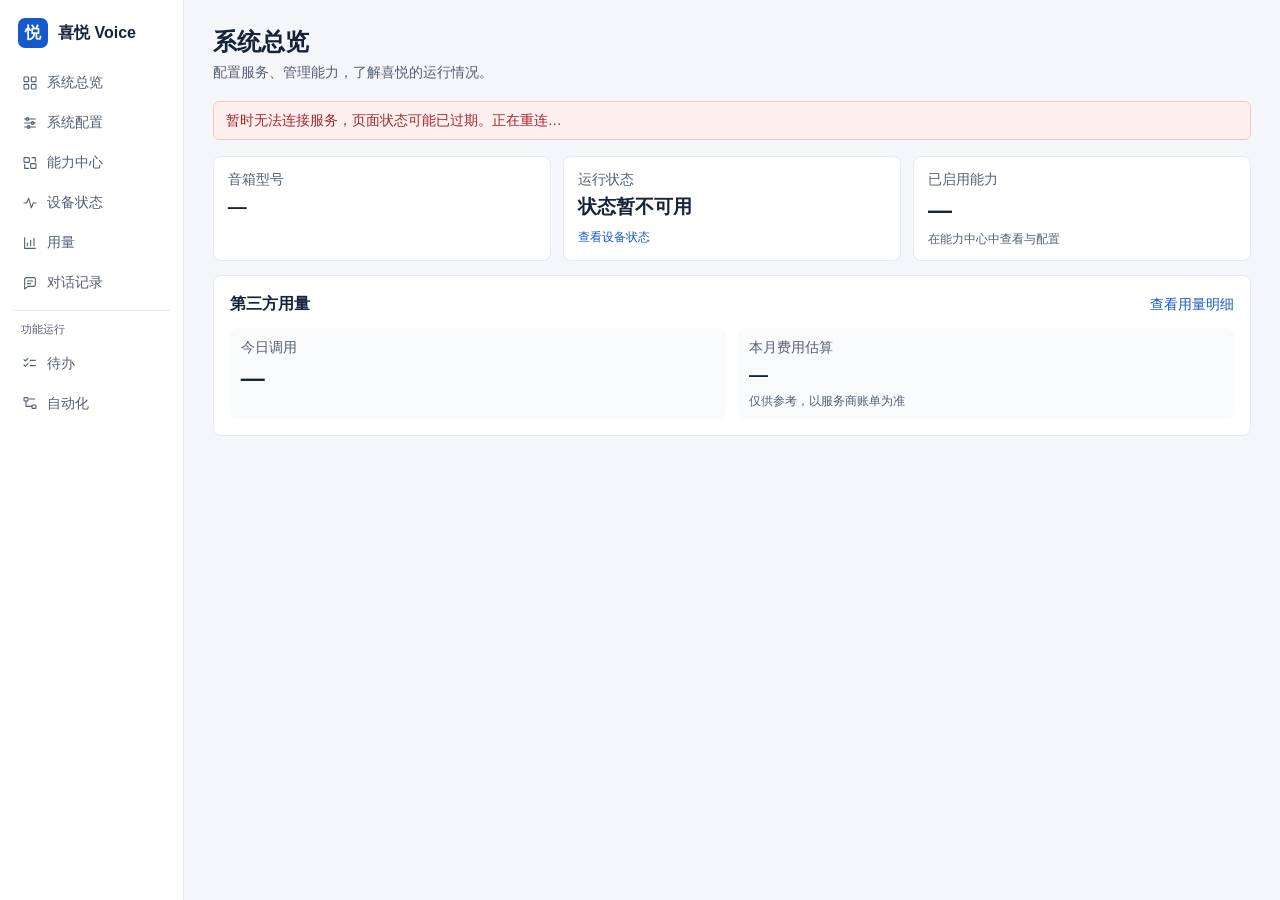
==== index.html @ 168c1350 "feat: import and export editable automation workflows" ====
<!doctype html>
<html lang="zh-CN">
<head><meta charset="utf-8"><meta name="viewport" content="width=device-width,initial-scale=1"><title>喜悦 Voice · 控制台</title><link rel="stylesheet" href="/style.css"><script src="/app.js" defer></script></head>
<body class="console">
<svg xmlns="http://www.w3.org/2000/svg" class="icon-library" aria-hidden="true" width="0" height="0">
  <symbol id="icon-home" viewBox="0 0 24 24"><rect x="3" y="3" width="7" height="7" rx="1"/><rect x="14" y="3" width="7" height="7" rx="1"/><rect x="3" y="14" width="7" height="7" rx="1"/><rect x="14" y="14" width="7" height="7" rx="1"/></symbol>
  <symbol id="icon-system" viewBox="0 0 24 24"><path d="M4 6h16M4 12h16M4 18h16"/><circle cx="8" cy="6" r="2"/><circle cx="16" cy="12" r="2"/><circle cx="10" cy="18" r="2"/></symbol>
  <symbol id="icon-abilities" viewBox="0 0 24 24"><rect x="3" y="4" width="8" height="7" rx="1"/><rect x="13" y="13" width="8" height="7" rx="1"/><path d="M15 4h5v6M4 14v6h6"/></symbol>
  <symbol id="icon-device-status" viewBox="0 0 24 24"><path d="M3 12h4l3-7 4 14 3-7h4"/></symbol>
  <symbol id="icon-usage" viewBox="0 0 24 24"><path d="M4 4v16h16M8 16v-4m5 4V8m5 8V5"/></symbol>
  <symbol id="icon-dialogues" viewBox="0 0 24 24"><path d="M20 15a2 2 0 0 1-2 2H9l-5 4V6a2 2 0 0 1 2-2h12a2 2 0 0 1 2 2zM8 9h8m-8 4h5"/></symbol>
  <symbol id="icon-tasks" viewBox="0 0 24 24"><path d="m3 7 2 2 4-4m-6 10 2 2 4-4m3-5h8m-8 8h8"/></symbol>
  <symbol id="icon-automation" viewBox="0 0 24 24"><rect x="3" y="4" width="6" height="5" rx="1"/><rect x="15" y="15" width="6" height="5" rx="1"/><path d="M6 9v8h9m-4-11h8"/></symbol>
  <symbol id="icon-timer" viewBox="0 0 24 24"><circle cx="12" cy="13" r="8"/><path d="M12 9v4l3 2M9 2h6m-3 0v3m7 0 2 2"/></symbol>
  <symbol id="icon-alarm" viewBox="0 0 24 24"><circle cx="12" cy="13" r="8"/><path d="M12 9v4l3 2M3 6l4-4m10 0 4 4M6 19l-2 2m14-2 2 2"/></symbol>
  <symbol id="icon-logout" viewBox="0 0 24 24"><path d="M10 20H5V4h5m4 4 4 4-4 4m-5-4h9"/></symbol>
  <symbol id="icon-menu" viewBox="0 0 24 24"><path d="M4 6h16M4 12h16M4 18h16"/></symbol>
  <symbol id="icon-plus" viewBox="0 0 24 24"><path d="M12 5v14M5 12h14"/></symbol>
</svg>
<aside class="sidebar">
  <a class="brand" href="#home"><span class="brandmark" aria-hidden="true">悦</span><span class="brand-name">喜悦 Voice</span></a>
  <button id="mobile-nav-toggle" type="button" class="secondary" aria-controls="console-nav" aria-expanded="false"><svg class="nav-icon" aria-hidden="true"><use href="#icon-menu"></use></svg>菜单</button>
  <nav id="console-nav" aria-label="主导航">
    <button data-page="home" class="selected"><svg class="nav-icon" aria-hidden="true"><use href="#icon-home"></use></svg> 系统总览</button>
    <button data-page="system"><svg class="nav-icon" aria-hidden="true"><use href="#icon-system"></use></svg> 系统配置</button>
    <button data-page="abilities"><svg class="nav-icon" aria-hidden="true"><use href="#icon-abilities"></use></svg> 能力中心</button>
    <button data-page="device-status"><svg class="nav-icon" aria-hidden="true"><use href="#icon-device-status"></use></svg> 设备状态</button>
    <button data-page="usage"><svg class="nav-icon" aria-hidden="true"><use href="#icon-usage"></use></svg> 用量</button>
    <button data-page="dialogues"><svg class="nav-icon" aria-hidden="true"><use href="#icon-dialogues"></use></svg> 对话记录</button>
    <div class="nav-caption">功能运行</div>
    <button data-page="tasks"><svg class="nav-icon" aria-hidden="true"><use href="#icon-tasks"></use></svg> 待办</button>
    <div id="capability-menu"></div>
    <button data-page="automation"><svg class="nav-icon" aria-hidden="true"><use href="#icon-automation"></use></svg> 自动化</button>
    <button id="owner-logout" type="button" hidden><svg class="nav-icon" aria-hidden="true"><use href="#icon-logout"></use></svg>退出登录</button>
  </nav>
</aside>
<main>
  <header class="page-header"><div><h1 id="page-title">系统总览</h1><p id="page-subtitle">配置服务、管理能力，了解喜悦的运行情况。</p></div><div class="page-actions"><button class="primary" id="new-task" hidden><svg class="nav-icon" aria-hidden="true"><use href="#icon-plus"></use></svg>添加待办</button><button class="primary" id="http-open" type="button" hidden><svg class="nav-icon" aria-hidden="true"><use href="#icon-plus"></use></svg>添加工具</button></div></header>
  <div id="connection-error" role="alert" hidden>暂时无法连接服务，页面状态可能已过期。正在重连…</div>
  <section id="home" class="page">
    <section id="first-setup" class="overview-banner" hidden>
      <div><h2>首次配置喜悦</h2><p id="setup-next"></p></div>
      <button id="setup-action" type="button" class="primary">配置大模型</button>
    </section>
    <div class="stats overview-stats"><article><span>音箱型号</span><strong class="text-stat" id="device-name">—</strong><small id="runtime-version"></small></article><article><span>运行状态</span><strong class="text-stat" id="runtime-state">连接中</strong><small id="runtime-uptime">正在读取实时状态</small><a class="stat-link" href="#device-status">查看设备状态</a></article><article><span>已启用能力</span><strong id="stat-abilities">—</strong><small>在能力中心中查看与配置</small></article></div>
    <section class="settings-panel">
      <div class="section-heading"><h2>第三方用量</h2><a href="#usage">查看用量明细</a></div>
      <div class="stats overview-stats">
        <article><span>今日调用</span><strong id="home-usage-calls">—</strong></article>
        <article><span>本月费用估算</span><strong class="text-stat" id="home-usage-cost">—</strong><small id="home-usage-coverage">仅供参考，以服务商账单为准</small></article>
      </div>
    </section>
  </section>
  <section id="abilities" class="page" hidden>
    <div id="ability-list"></div>
  </section>
  <section id="tasks" class="page" hidden><div class="section-heading"><p>记录要做的事，完成后标记。</p></div><div id="task-list"></div>
  </section>
  <section id="timers" class="page" hidden>
    <form id="timer-form" class="settings-panel clock-form">
      <label>名称（可选）<input name="name" maxlength="40"></label>
      <label>小时<input name="hours" type="number" min="0" max="24" value="0" required></label>
      <label>分钟<input name="minutes" type="number" min="0" max="59" value="5" required></label>
      <label>秒<input name="seconds" type="number" min="0" max="59" value="0" required></label>
      <button type="submit" class="primary">开始倒计时</button>
    </form>
    <div id="timer-list"></div>
  </section>
  <section id="alarms" class="page" hidden>
    <form id="alarm-form" class="settings-panel clock-form">
      <label>闹钟名称<input name="name" value="闹钟" maxlength="40" required></label>
      <label>首次响铃时间<input name="local_time" type="datetime-local" required></label>
      <label>重复<select name="repeat"><option value="once">一次</option><option value="daily">每天</option><option value="weekdays">工作日</option></select></label>
      <button type="submit" id="alarm-save" class="primary">添加闹钟</button>
      <button type="button" id="alarm-edit-cancel" class="secondary" hidden>取消编辑</button>
    </form>
    <div id="alarm-list"></div>
  </section>
  <section id="capability" class="page" hidden>
    <div class="actions" id="custom-capability-actions"></div>
    <div id="custom-capability-runs"></div>
  </section>
  <section id="automation" class="page" hidden>
    <div class="automation-tabs" role="group" aria-label="自动化类型">
      <button type="button" data-automation="rules" aria-pressed="true" aria-controls="automation-rules">流程</button>
      <button type="button" data-automation="runs" aria-pressed="false" aria-controls="automation-runs">运行记录</button>
    </div>
    <section id="automation-rules">
      <div class="section-heading"><p><a href="/help.html#automation">查看自动化指南</a></p><div class="actions"><button id="import-ability" type="button" class="secondary">导入流程</button><input id="ability-file" type="file" accept="application/json,.json" hidden><button id="new-schedule" type="button" class="primary">＋ 新建自动化</button></div></div>
      <div id="rule-list"></div><details id="legacy-flows" class="task-log" hidden><summary>待迁移的旧流程</summary><div id="flow-list"></div></details><details id="legacy-schedules" class="task-log" hidden><summary>既有定时计划</summary><div id="schedule-list" class="capability-list"></div></details>
    </section>
    <section id="automation-runs" hidden>
      <div id="rule-runs"></div>
      <div id="flow-runs"></div>
      <details class="task-log"><summary>执行提示</summary><div id="home-events" class="event-list"></div></details>
    <section id="external-tasks" class="settings-panel" hidden>
      <h2>外部助手任务</h2>
      <form id="external-task-form">
        <label>任务说明<textarea id="external-task-message" rows="3" maxlength="16000" required></textarea></label>
        <button class="primary" type="submit">提交任务</button>
        <p id="external-task-error" role="alert"></p>
      </form>
      <div id="external-task-list"></div>
    </section>
    </section>
  </section>
  <section id="system" class="page" hidden>
    <div class="settings-surface">
    <nav class="settings-tabs automation-tabs" aria-label="系统配置分类">
      <a data-settings-tab="device" href="#settings/device">设备</a>
      <a data-settings-tab="voice" href="#settings/voice">语音与语言</a>
      <a data-settings-tab="model" href="#settings/model">模型与助手</a>
      <a data-settings-tab="search" href="#settings/search">网页搜索</a>
      <a data-settings-tab="privacy" href="#settings/privacy">账号与隐私</a>
    </nav>
    <form data-settings-scope="device" id="settings-device-form" hidden>
      <section class="settings-panel"><div class="panel-heading"><h2>基本设置</h2><p>查看音箱型号，设置唤醒词和计划时区。</p></div><div class="field-grid"><div><span>音箱型号</span><p id="setting-device">型号待确认</p></div><label>唤醒词<input id="setting-wake" required maxlength="48"></label><div class="timezone-picker">
        <label for="setting-timezone">计划时区</label>
        <div class="timezone-control">
          <input id="setting-timezone" role="combobox" aria-autocomplete="list" aria-expanded="false" aria-controls="timezone-list" autocomplete="off" autocapitalize="off" spellcheck="false">
          <button id="timezone-toggle" type="button" aria-label="展开时区选项" aria-controls="timezone-list" tabindex="-1">▾</button>
        </div>
        <ul id="timezone-list" role="listbox" aria-label="时区选项" hidden></ul>
        <small>新建的定时计划按此时区运行。</small>
      </div></div></section>
      <div class="settings-toolbar"><span class="settings-save-state muted" role="status"></span><button type="submit" class="primary" disabled>保存设备设置</button></div>
      <p class="form-error" role="alert"></p>
    </form>
    <form data-settings-scope="voice" id="settings-voice-form" hidden>
      <section class="settings-panel">
        <h2>语音识别 ASR</h2>
        <p id="asr-unavailable"></p>
        <div id="device-asr-fields" class="field-grid" hidden>
          <div class="asr-connection">
            <label>语音识别服务<select id="asr-provider"><option value="doubao">豆包实时语音识别</option><option value="sensevoice">自建 SenseVoice（FunASR）</option></select></label>
            <label id="asr-endpoint-field">服务地址<input type="url" id="asr-endpoint" placeholder="https://识别服务地址/v1" maxlength="2000"></label>
          </div>
          <div class="asr-credentials">
            <label><span id="asr-key-title">访问凭证</span><input type="password" id="asr-key" autocomplete="new-password" maxlength="8192" aria-describedby="asr-key-configured"></label>
            <small id="asr-key-configured"></small>
            <label id="asr-clear-label" class="check-label" hidden><input type="checkbox" id="asr-clear">清除已保存的 ASR 凭证</label>
          </div>
        </div>
        <p id="asr-cloud-note" hidden>唤醒后边录边发送给豆包识别，按识别时长计费。</p>
        <div class="service-actions"><a id="asr-guide" href="/help.html#asr">查看语音识别指南</a><button id="asr-verify" type="button" class="secondary">验证</button></div>
        <p id="asr-verify-result" class="muted" role="status"></p>
      </section>
      <section class="settings-panel" id="tts-settings">
        <h2>语音合成 TTS</h2>
        <p id="tts-system-summary"></p>
        <div id="device-tts-fields" class="field-grid" hidden>
          <label>语音合成服务<select id="tts-provider"><option value="system">音箱系统语音（推荐）</option><option value="doubao">豆包语音合成</option><option value="deepseek">DeepSeek 语音合成</option></select></label>
          <label id="tts-voice-field">豆包音色 ID<input id="tts-voice" maxlength="200"><small>使用预置音色可选择多种语言。其他音色先按普通话处理。</small></label>
          <label id="tts-deepseek-field">DeepSeek 音色<select id="tts-deepseek-voice"><option value="stella">海星（女声）</option><option value="tide">暗潮（男声）</option></select></label>
          <label id="tts-key-field"><span id="tts-key-title">语音合成 API Key</span><input type="password" id="tts-key" autocomplete="new-password" maxlength="8192"><small id="tts-key-configured"></small></label>
          <label id="tts-clear-label" class="check-label" hidden><input type="checkbox" id="tts-clear">清除已保存的播报凭证</label>
        </div>
        <p id="tts-cloud-note" hidden></p>
        <div class="speech-preview">
          <label>试听语言<select id="tts-preview-language"></select></label>
          <div class="service-actions"><button id="tts-verify" type="button" class="secondary">试听</button><a href="/help.html#tts">查看语音合成指南</a></div>
        </div>
        <p id="tts-preview-note" class="muted"></p>
        <p id="tts-verify-result" class="muted" role="status"></p>
      </section>
      <section class="settings-panel" id="dialogue-settings">
        <div class="panel-heading"><h2>对话语言</h2><p>可选语言随语音合成服务和音色而变化。你也可以说「这题用英文回答」。</p></div>
        <label>默认回答语言<select id="reply-language" required aria-describedby="reply-language-note"></select></label>
        <p id="reply-language-note" class="muted"></p>
        <a href="/help.html#dialogue-languages">查看语言配置指南</a>
      </section>
      <div class="settings-toolbar"><span class="settings-save-state muted" role="status"></span><button type="submit" class="primary" disabled>保存语音设置</button></div>
      <p class="form-error" role="alert"></p>
    </form>
    <form data-settings-scope="model" id="settings-model-form" hidden>
      <div id="model-settings"></div>
      <details id="advanced-settings" class="settings-panel">
        <summary>高级接入</summary>
        <h2>连接已有助手</h2>
        <p>已经在用 Codex？可以让喜悦把请求交给它，例如请它查看某个项目的构建错误。</p>
        <p>在运行 Codex 的机器上启动喜悦连接器，再填写调用地址和连接器凭证。普通对话只需配置大模型。</p>
        <a href="/help.html#external">查看连接器配置指南</a>
        <label>运行模式<select id="setting-mode">
          <option value="direct">直连大模型</option>
          <option value="external">仅使用外部 Agent</option>
          <option value="hybrid">大模型 + 外部 Agent</option>
        </select></label>
        <p data-verify-mode="hybrid" hidden>普通问题由大模型回答。以「交给外部助手」开头的请求会交给连接器。</p>
        <div id="external-settings"></div>
      </details>
      <div class="settings-toolbar"><span class="settings-save-state muted" role="status"></span><button type="submit" class="primary" disabled>保存模型配置</button></div>
      <p class="form-error" role="alert"></p>
    </form>
    <form id="search-form" class="settings-panel" data-settings-scope="search" hidden>
      <div class="panel-heading"><h2>网页搜索</h2><p>查询近期信息或读取公开网页。使用 DeepSeek 独立搜索接口，适用于音箱的大模型直连模式及混合模式的本地对话。成功且有结果的调用按次计费。</p></div>
      <label class="check-label"><input name="enabled" type="checkbox">启用 DeepSeek 网页搜索</label>
      <label class="check-label"><input name="reuse" type="checkbox">使用已保存的官方 DeepSeek 大模型凭证</label>
      <label id="search-key-label">DeepSeek 搜索 API Key<input name="api_key" type="password" autocomplete="new-password" maxlength="8192"><small id="search-key-status"></small></label>
      <div class="service-actions"><a href="/help.html#network-tools">查看配置指南</a><button id="search-test" type="button" class="secondary">验证</button><button class="primary" type="submit">保存搜索配置</button></div>
      <p id="search-result" role="status"></p>
    </form>
    <div data-settings-scope="privacy" hidden>
    <section id="owner-management" class="settings-panel" hidden>
      <h2>管理员账号</h2>
      <button id="owner-change" type="button" class="secondary">修改密码</button>
    </section>
    <section class="settings-panel" id="privacy-settings">
      <h2>隐私与记录</h2><label class="check-label"><input id="dialogue-enabled" type="checkbox">保存对话文字</label>
      <small>开启后在音箱本机保存识别文字和回复，切换后立即生效。</small>
      <div class="service-actions"><button type="button" id="dialogue-clear" class="secondary">清空记录</button></div>
    </section>
    </div>
    </div>
  </section>
  <section id="device-status" class="page" hidden>
    <section class="settings-panel" id="voice-monitor" hidden>
      <h2>语音助手</h2><p id="voice-state"></p><p id="voice-timing" class="muted"></p>
    </section>
    <section class="settings-panel"><h2>服务状态</h2><div id="service-status"></div></section>
    <section class="system-card"><h2>运行信息</h2><dl><dt>服务运行时间</dt><dd id="status-uptime">—</dd><dt>程序堆内存</dt><dd id="status-memory">—</dd></dl></section>
  </section>
  <section id="usage" class="page" hidden>
    <section class="settings-panel">
      <h2>第三方服务用量</h2>
      <p class="muted">每日汇总最多保留 90 天。计量和费用估算仅供参考，以服务商账单为准。</p>
      <div class="activity-filters">
        <label>时间<select id="usage-days"><option value="7">最近 7 天</option><option value="30" selected>最近 30 天</option><option value="90">最近 90 天</option></select></label>
        <label>类型<select id="usage-type"><option value="">所有类型</option><option value="asr">语音识别</option><option value="llm">大模型</option><option value="tts">语音合成</option><option value="external">外部 Agent</option><option value="ability">付费能力</option><option value="search">网页搜索</option></select></label>
        <label>服务商<select id="usage-provider"><option value="">所有服务商</option></select></label>
      </div>
      <div class="stats overview-stats"><article><span>调用</span><strong id="usage-requests">—</strong><small id="usage-measured"></small></article><article><span>预估费用</span><strong class="text-stat" id="usage-estimated">—</strong><small id="usage-coverage"></small></article><article><span>音频时长 / 合成字符</span><strong class="text-stat" id="usage-voice-units">—</strong><small id="usage-tokens"></small></article></div>
      <details class="usage-trend"><summary>查看用量趋势</summary>
      <div class="activity-charts">
        <section><h3>每日预估费用</h3><label id="usage-currency-label" hidden>币种<select id="usage-currency"></select></label><div id="usage-cost-chart"></div></section>
        <section><h3>每日调用次数</h3><div id="usage-call-chart"></div><div id="usage-chart-legend" class="activity-legend"></div></section>
      </div>
      </details>
      <p id="usage-error" class="form-error" role="alert"></p>
      <details>
        <summary>设置估算单价</summary>
        <p class="muted">按服务商与模型或资源填写。新单价用于之后的调用。</p>
        <form id="usage-rate-form">
          <div class="activity-filters">
            <label>类型<select name="service"><option value="llm">大模型</option><option value="asr">语音识别</option><option value="tts">语音合成</option><option value="external">外部 Agent</option><option value="ability">付费能力</option></select></label>
            <label>服务商 ID<input name="provider" required maxlength="100" placeholder="例如 deepseek"></label>
            <label>模型或资源 ID<input name="model" maxlength="200" placeholder="例如 deepseek-flash"></label>
            <label>币种<input name="currency" required pattern="[A-Za-z]{3}" value="CNY" maxlength="3"></label>
          </div>
          <div class="activity-filters" id="usage-rate-fields"></div>
          <button type="submit" class="secondary">保存单价</button>
        </form>
      </details>
    </section>
    <section class="settings-panel">
      <h2>最近调用</h2>
      <p class="muted">明细保留 7 天，最多 1,000 条或 1 MiB。</p>
      <div id="usage-history" class="usage-history"></div>
      <div class="service-actions"><button type="button" id="usage-prev" class="secondary">上一页</button><span id="usage-page"></span><button type="button" id="usage-next" class="secondary">下一页</button></div>
    </section>
  </section>
  <section id="dialogues" class="page" hidden>
    <div class="section-heading"><p>保留最近 7 天，最多 2 MiB。</p><button class="secondary" type="button" data-go="settings/privacy">记录设置</button></div>
    <form id="dialogue-range" class="service-actions dialogue-filters">
      <label>开始日期<input type="date" id="dialogue-from" required></label>
      <label>结束日期<input type="date" id="dialogue-to" required></label>
      <button type="submit" class="primary">查询</button>
      <p class="form-error" role="alert"></p>
    </form>
    <div id="dialogue-list"></div>
    <div class="service-actions"><button type="button" id="dialogue-prev" class="secondary">上一页</button><span id="dialogue-page"></span><button type="button" id="dialogue-next" class="secondary">下一页</button></div>
  </section>
</main>
<dialog id="room-audio-dialog" class="drawer" aria-labelledby="room-audio-title">
      <div class="dialog-heading"><h2 id="room-audio-title">远程听音</h2><button type="button" data-close aria-label="关闭">×</button></div>
      <p>用安卓手机上的 <strong>IP Webcam</strong> 收音，喜悦音箱实时播放。</p>
      <ol class="muted">
        <li>让手机和音箱连到同一网络。<a href="https://play.google.com/store/apps/details?id=com.pas.webcam" target="_blank" rel="noopener">打开 IP Webcam 下载页</a>。</li>
        <li>打开 IP Webcam，允许使用麦克风，滑到页面底部点「启动服务器 / Start server」。</li>
        <li>复制手机上显示的地址，后面加上 <code>/audio.wav</code>，填到下方并点「验证连接」。</li>
      </ol>
      <p class="muted">其他应用也可用，前提是能提供局域网 HTTP WAV 直播地址。音箱只进行实时播放。开启后，音箱重启会恢复听音。点「停止听音」可关闭。</p>
      <div class="capability-runtime">
        <div><p id="room-audio-status" role="status">正在读取状态</p><small id="room-audio-last" class="muted"></small></div>
        <button id="room-audio-play" type="button" class="primary" disabled>开始听音</button>
      </div>
      <form id="room-audio-form">
        <div class="field-grid room-audio-fields">
          <label class="room-audio-source">IP Webcam 收音地址<input id="room-audio-source" type="url" maxlength="500" autocomplete="off" placeholder="http://手机IP:端口/audio.wav"></label>
          <label>收音名称（可选）<input id="room-audio-name" type="text" maxlength="60" placeholder="例如卧室"></label>
          <label>播放音量 (%)<input id="room-audio-volume" type="number" min="0" max="100" step="1" value="70" required></label>
        </div>
        <details id="room-audio-login">
          <summary>IP Webcam 用户名和密码（可选）</summary>
          <label>用户名<input id="room-audio-username" type="text" maxlength="128" autocomplete="off"></label>
          <label>密码<input id="room-audio-password" type="password" maxlength="1024" autocomplete="new-password"></label>
          <small id="room-audio-auth-note" class="muted">在 IP Webcam 开启访问密码时填写。更换地址或用户名后，请重新输入密码。</small>
        </details>
        <div class="actions">
          <button id="room-audio-save" type="submit" class="secondary" disabled>保存并生效</button>
          <button id="room-audio-verify" type="button" class="secondary" disabled>验证连接</button>
        </div>
        <small class="muted">开始听音会直接使用当前填写的设置。</small>
        <p id="room-audio-check" role="status" class="muted" hidden></p>
      </form>
    </dialog>
<dialog id="rule-dialog" class="drawer" aria-labelledby="rule-title">
  <form id="rule-form">
    <div class="dialog-heading"><h2 id="rule-title">新建自动化</h2><button type="button" data-close aria-label="关闭">×</button></div><p id="rule-import-note" class="muted" hidden></p>
    <label>名称<input name="name" maxlength="40" required></label>
    <h3>触发</h3>
    <label>触发方式<select name="trigger"><option value="manual">手动运行</option><option value="schedule">到指定时间</option><option value="entity">Home Assistant 设备状态变化</option></select></label>
    <div class="field-grid" id="rule-schedule-fields" hidden>
      <label>首次执行<input name="local_time" type="datetime-local"></label>
      <label>重复<select name="repeat"><option value="daily">每天</option><option value="once">一次</option><option value="weekdays">工作日</option></select></label>
    </div>
    <div id="rule-entity-fields" hidden>
      <label>读取设备状态的工具<select name="entity_tool"></select></label>
      <p id="rule-entity-note" class="muted" hidden>请在能力中心配置 Home Assistant，添加「读取状态」实体工具并勾选「允许自动化调用」。系统约每 10 秒读取一次状态。</p>
      <label>变为此状态时触发<input name="to_state" maxlength="80" placeholder="例如 on"></label>
    </div>
    <h3>条件（可选）</h3>
    <label>远程听音状态<select name="condition"><option value="">任意</option><option value="room_on">已开启</option><option value="room_off">已停止</option></select></label>
    <label class="check-label"><input id="rule-use-hours" type="checkbox">只在指定时段执行</label>
    <div class="field-grid" id="rule-hours" hidden>
      <label>时段开始<input name="after" type="time"></label>
      <label>时段结束<input name="before" type="time"></label>
    </div>
    <h3>执行步骤</h3><ol id="rule-actions"></ol>
    <button type="button" id="rule-add-action" class="secondary">＋ 添加步骤</button>
    <p id="rule-privacy-note" class="muted" hidden>流程可自动连接音源并在音箱播放。听音会持续到手动或通过流程停止。</p>
    <div id="rule-preview" hidden aria-live="polite"></div>
    <p role="alert" class="form-error"></p>
    <div class="actions"><button type="button" id="rule-preview-button" class="secondary">预览</button><button type="submit" class="primary">保存自动化</button></div>
  </form>
</dialog>
<dialog id="rule-run-dialog" class="drawer" aria-labelledby="rule-run-title">
  <div class="dialog-heading"><h2 id="rule-run-title">执行详情</h2><button type="button" data-close aria-label="关闭">×</button></div>
  <div id="rule-run-body" aria-live="polite"></div>
</dialog>
<dialog id="task-dialog" aria-labelledby="task-title">
  <form id="task-form"><div class="dialog-heading"><h2 id="task-title">添加待办</h2><button type="button" data-close aria-label="关闭">×</button></div>
  <input id="task-ability" type="hidden"><div id="task-fields"></div><p class="form-error" role="alert"></p><button class="primary" type="submit">确认</button></form>
</dialog>
<dialog id="usage-detail" class="drawer" aria-labelledby="usage-detail-title">
  <div class="dialog-heading"><h2 id="usage-detail-title">调用详情</h2><button type="button" data-close aria-label="关闭">×</button></div>
  <dl id="usage-detail-fields" class="detail-list"></dl>
</dialog>
<dialog id="dialogue-detail" class="drawer" aria-labelledby="dialogue-detail-title">
  <div class="dialog-heading"><h2 id="dialogue-detail-title">对话详情</h2><button type="button" data-close aria-label="关闭">×</button></div>
  <div id="dialogue-detail-body"></div>
</dialog>
<dialog id="practice-dialog" class="drawer" aria-labelledby="practice-title">
  <form id="practice-form">
    <div class="dialog-heading"><h2 id="practice-title">外语陪练</h2><button type="button" data-close aria-label="关闭">×</button></div>
    <p>用选定语言模拟场景、练习表达。说「陪我练口语，模拟点咖啡」开始，说「退出陪练」结束。</p>
    <label class="check-label"><input type="checkbox" name="enabled">启用外语陪练</label>
    <label>陪练语言<select name="language"></select></label>
    <p id="practice-note" class="muted"></p>
    <ul id="practice-language-limits" class="muted"></ul>
    <a href="/help.html#dialogue-languages">查看语言配置指南</a>
    <p id="practice-result" role="status"></p>
    <div class="actions"><a href="#settings/voice" id="practice-voice-link">配置语音服务</a><button type="submit" class="primary">保存陪练设置</button></div>
  </form>
</dialog>
<dialog id="ha-dialog" class="drawer" aria-labelledby="ha-title">
  <div class="dialog-heading"><h2 id="ha-title">Home Assistant</h2><button type="button" data-close aria-label="关闭">×</button></div>
  <p>在 Home Assistant 的个人资料页创建长期访问令牌。保存连接后，选择喜悦可以使用的实体。</p>
  <form id="ha-connection-form">
    <label>服务地址<input name="endpoint" type="url" required placeholder="http://192.168.1.20:8123"></label>
    <label>长期访问令牌<input name="api_key" type="password" autocomplete="new-password"><small id="ha-key-status"></small></label>
    <div class="actions"><button class="secondary" type="submit">保存连接</button><button id="ha-reload" class="secondary" type="button">读取实体</button></div>
    <p id="ha-connection-status" role="status"></p>
  </form>
  <div id="ha-tool-list"></div>
  <form id="ha-tool-form" hidden>
    <label>实体<select name="entity" required></select></label>
    <label>操作<select name="operation"><option value="state">读取状态</option><option value="turn_on">开启</option><option value="turn_off">关闭</option></select></label>
    <label>工具名称<input name="name" maxlength="40" required></label>
    <label class="check-label"><input type="checkbox" name="voice">允许语音查询</label>
    <label class="check-label"><input type="checkbox" name="automation">可作为自动化动作</label>
    <p id="ha-tool-status" role="status"></p>
    <div class="actions"><button class="primary" type="submit">保存实体工具</button></div>
  </form>
</dialog>
<dialog id="http-dialog" class="drawer" aria-labelledby="http-title">
  <form id="http-tool-form">
    <div class="dialog-heading"><h2 id="http-title">自定义 HTTP 工具</h2><button type="button" data-close aria-label="关闭">×</button></div>
    <label>名称<input name="name" maxlength="40" required placeholder="例如：查询空气质量"></label>
    <label>用途说明<input name="description" maxlength="165" required placeholder="告诉喜悦何时调用、参数代表什么"></label>
    <div class="field-grid"><label>请求方法<select name="method"><option>GET</option><option>POST</option></select></label><label>固定请求地址<input name="endpoint" type="url" required placeholder="https://example.com/api/air"></label></div>
    <label>Bearer Token（可选）<input name="api_key" type="password" autocomplete="new-password"><small id="http-key-status"></small></label>
    <label class="check-label" id="http-clear-label" hidden><input name="clear_key" type="checkbox">清除已保存的凭证</label>
    <details id="http-response"><summary>响应设置</summary>
      <label>提取字段（可选）<input name="extract" placeholder="例如 items.0.status"><small>留空时使用完整响应。可填写点分隔路径或 JSON Pointer。</small></label>
    </details>
    <fieldset><legend>调用参数</legend><div id="http-params"></div><button id="http-add-param" type="button" class="secondary">添加参数</button></fieldset>
    <label class="check-label"><input name="voice" type="checkbox">允许语音调用（GET）</label>
    <label class="check-label"><input name="automation" type="checkbox">可作为自动化动作</label>
    <div class="actions"><button class="secondary" id="http-test" type="button">试运行</button><button class="primary" type="submit">保存工具</button></div>
    <pre id="http-result" class="network-result" role="status" hidden></pre>
  </form>
</dialog>
<dialog id="config-dialog" class="drawer" aria-labelledby="config-title"><form id="config-form"><div class="dialog-heading"><h2 id="config-title">能力配置</h2><button type="button" data-close aria-label="关闭">×</button></div><p id="config-description" class="muted"></p><ol id="flow-steps" class="flow-steps" hidden></ol><label class="check-label"><input id="config-enabled" type="checkbox"><span id="config-enable-label">启用此能力</span></label><div id="config-fields"></div><p class="form-error" role="alert"></p><div class="actions"><button id="config-run" type="button" class="secondary" hidden>运行流程</button><button class="primary" type="submit">保存配置</button></div></form></dialog>
<dialog id="pair-dialog" aria-labelledby="pair-title">
  <h2 id="pair-title">登录喜悦 Voice</h2>
  <form id="pair-form">
    <label>管理员用户名<input id="owner-name" autocomplete="username" required maxlength="64"></label>
    <label>管理员密码<input id="owner-password" type="password" autocomplete="current-password" required maxlength="256"></label>
    <p id="setup-strength" class="password-strength" role="status" hidden><span class="strength-bar" aria-hidden="true"></span><span class="strength-label"></span></p>
    <label id="setup-repeat-field" hidden>确认密码<input id="setup-repeat-password" type="password" autocomplete="new-password" maxlength="256"></label>
    <p role="alert" id="pair-error"></p>
    <button type="submit" id="pair-submit" class="primary">登录</button>
  </form>
  <p id="owner-install-needed" hidden>请在与音箱同一局域网下打开此地址，完成首次设置。</p>
  <section id="device-login" hidden aria-labelledby="device-login-title">
    <h3 id="device-login-title">音箱确认登录</h3>
    <p>忘记密码时，用音箱确认登录，再设置新密码。</p>
    <div id="device-login-actions">
      <button id="device-voice" type="button" class="secondary">语音确认</button>
      <button id="device-button" type="button" class="secondary">按键确认</button>
    </div>
    <p id="device-login-hint" role="status"></p>
    <p id="device-login-time"></p>
    <button id="device-login-cancel" type="button" class="text-button" hidden>取消确认</button>
  </section>
</dialog>
<dialog id="owner-change-dialog" aria-labelledby="owner-change-title">
  <form id="owner-change-form">
    <div class="dialog-heading"><h2 id="owner-change-title">修改管理员密码</h2><button type="button" data-close aria-label="关闭">×</button></div>
    <p>设置成功后，当前页面保持登录，之前的会话失效。</p>
    <label>新密码<input id="new-owner-password" type="password" autocomplete="new-password" required maxlength="256"></label>
    <p id="password-strength" class="password-strength" role="status" hidden><span class="strength-bar" aria-hidden="true"></span><span class="strength-label"></span></p>
    <label>确认新密码<input id="repeat-owner-password" type="password" autocomplete="new-password" required maxlength="256"></label>
    <p id="owner-change-error" role="alert"></p>
    <button type="submit" class="primary">保存新密码</button>
  </form>
</dialog>
<div id="toast" role="status" hidden></div>
</body></html>
---- style.css ----
:root {
  color-scheme: light;
  --paper: #f4f6f9;
  --surface: #fff;
  --ink: #17233b;
  --muted: #535f72;
  --line: #e5e9f0;
  --control: #d3d9e4;
  --primary: #155acb;
  --primary-hover: #104fb7;
  --pale: #e9f2ff;
  --table-head: #f8fafc;
  --success-ink: #176530;
  --success-fill: #e8f6ec;
  --warning-ink: #85440b;
  --warning-fill: #fff2dc;
  --danger: #a4262c;
  --radius: 6px;
  --nav-width: 184px;
  font: 14px/1.5 -apple-system, BlinkMacSystemFont, "PingFang SC", "Microsoft YaHei", sans-serif;
  background: var(--paper);
  color: var(--ink);
}

*, *::before, *::after { box-sizing: border-box; }
body { margin: 0; }
[hidden] { display: none !important; }
:where(h1, h2, h3, p) { margin: 0; }
h1 { font-size: 24px; line-height: 1.3; font-weight: 650; }
h2 { font-size: 16px; font-weight: 650; }
h3 { font-size: 14px; }
a { color: var(--primary); text-decoration: none; }
a:hover { text-decoration: underline; }
:where(button, input, select, textarea) { font: inherit; }
button { color: inherit; padding: 5px 11px; min-height: 32px; border: 1px solid transparent; border-radius: var(--radius); background: transparent; cursor: pointer; }
button:disabled { cursor: default; opacity: .56; }
:where(button, a, input, select, textarea, summary):focus-visible { outline: 2px solid var(--primary); outline-offset: 3px; }
.primary { background: var(--primary); color: white; white-space: nowrap; }
.primary:not(:disabled):hover { background: var(--primary-hover); }
.secondary { background: var(--surface); border-color: var(--control); }
.secondary:not(:disabled):hover { border-color: var(--primary); color: var(--primary); }
.text-button, .table-link { color: var(--primary); }
.text-button:hover, .table-link:hover { background: var(--pale); }
.muted { color: var(--muted); font-size: 13px; }
small { font-size: 12px; }
.form-error { color: var(--danger); font-size: 13px; margin-block: 8px; }
.form-error:empty, [role="status"]:empty, #pair-error:empty, #external-task-error:empty { display: none; }
.empty { background: var(--surface); border: 1px solid var(--line); border-radius: 8px; color: var(--muted); padding: 24px 16px; text-align: center; }
#connection-error { background: #fff0ee; color: var(--danger); border: 1px solid #f2c7c3; border-radius: var(--radius); padding: 8px 12px; margin-bottom: 16px; }

/* Console shell */
.icon-library { position: absolute; pointer-events: none; }
.nav-icon { display: inline-block; width: 16px; height: 16px; flex: none; fill: none; stroke: currentColor; stroke-width: 1.65; stroke-linecap: round; stroke-linejoin: round; }
.sidebar { position: fixed; inset: 0 auto 0 0; display: flex; flex-direction: column; width: var(--nav-width); padding: 0 12px 12px; background: var(--surface); border-right: 1px solid var(--line); overflow-y: auto; }
.brand { display: flex; align-items: center; gap: 10px; padding: 18px 6px 16px; color: var(--ink); font-size: 16px; font-weight: 650; white-space: nowrap; }
.brand:hover { text-decoration: none; }
.brandmark { display: grid; place-items: center; width: 30px; height: 30px; background: var(--primary); color: white; border-radius: 7px; }
.sidebar > nav { display: flex; flex: 1 0 auto; flex-direction: column; gap: 3px; }
.sidebar nav button { display: flex; align-items: center; gap: 9px; min-height: 37px; padding: 5px 9px; text-align: left; color: var(--muted); }
.sidebar nav button:hover { background: var(--table-head); color: var(--ink); }
.sidebar nav button.selected { background: var(--pale); color: var(--primary); font-weight: 600; }
.nav-caption { color: var(--muted); font-size: 11px; padding: 10px 9px 4px; margin-top: 6px; border-top: 1px solid var(--line); }
#capability-menu { display: contents; }
#owner-logout { margin-top: auto; }
#mobile-nav-toggle { display: none; align-items: center; gap: 6px; }
.console > main { margin-left: var(--nav-width); min-width: 0; padding: 26px clamp(16px, 2.25vw, 36px) 32px; }
.page-header { display: flex; align-items: center; justify-content: space-between; flex-wrap: wrap; gap: 10px 16px; margin-bottom: 18px; }
.page-header p { color: var(--muted); margin-top: 5px; }
.page-actions:has(button:not([hidden])) { display: flex; gap: 8px; }
.page-actions > button { display: inline-flex; align-items: center; gap: 6px; }
.page-actions:empty, .page-actions:not(:has(button:not([hidden]))) { display: none; }

/* Shared panels, status and tables */
.settings-panel, .system-card, .task-card { background: var(--surface); border: 1px solid var(--line); border-radius: 8px; margin-bottom: 14px; padding: 16px; min-width: 0; }
:is(.settings-panel, .system-card, .task-card) > h2 { margin-bottom: 8px; }
:is(.settings-panel, .system-card, dialog) > p:not(:empty) { margin: 6px 0 10px; }
.panel-heading { margin-bottom: 8px; }
.panel-heading p { color: var(--muted); font-size: 13px; margin-top: 4px; }
.section-heading, .card-top { display: flex; align-items: center; justify-content: space-between; flex-wrap: wrap; gap: 8px 12px; margin-bottom: 10px; }
.section-heading p, .capability-info p { color: var(--muted); }
.overview-banner { display: flex; justify-content: space-between; align-items: center; gap: 12px; flex-wrap: wrap; margin-bottom: 14px; padding: 12px 16px; border: 1px solid #d4e5ff; border-radius: 8px; background: var(--pale); }
.overview-banner p { margin-top: 4px; color: var(--muted); }
.stats { display: grid; grid-template-columns: repeat(3, minmax(0, 1fr)); gap: 12px; margin: 12px 0 14px; }
.stats article { background: var(--surface); border: 1px solid var(--line); border-radius: 8px; padding: 12px 14px; overflow-wrap: anywhere; }
.stats span, .stats small { display: block; color: var(--muted); }
.stats strong { display: block; font-size: 24px; line-height: 1.25; font-weight: 650; margin: 5px 0; font-variant-numeric: tabular-nums; }
.stats .text-stat { font-size: 19px; }
#home > .stats { margin-top: 0; }
#home .settings-panel .stats { margin-bottom: 0; grid-template-columns: repeat(2,minmax(0,1fr)); }
#home .settings-panel .stats article, #usage .stats article { padding: 8px 10px; border-color: transparent; background: var(--table-head); }
.system-card dl { display: grid; grid-template-columns: minmax(90px, 140px) minmax(0,1fr); gap: 9px; margin: 0; }
.system-card dt { color: var(--muted); }
.system-card dd { margin: 0; overflow-wrap: anywhere; }
.badge { display: inline-block; padding: 1px 7px; border-radius: 4px; color: var(--success-ink); background: var(--success-fill); font-size: 12px; white-space: nowrap; }
.badge.paused { color: #4b586e; background: #f0f2f5; }
.badge.waiting { color: var(--warning-ink); background: var(--warning-fill); }
.badge.error { color: var(--danger); background: #fff0ee; }
.badge.info { color: var(--primary); background: var(--pale); }
.countdown { font-variant-numeric: tabular-nums; color: var(--primary); font-weight: 650; }
.actions, .service-actions, .table-actions { display: flex; flex-wrap: wrap; align-items: center; gap: 8px; margin-top: 10px; }
.actions .main-action { background: var(--primary); color: white; }
.actions .danger { color: var(--danger); }
.table-actions { margin-top: 0; }
.table-actions button { font-size: 13px; white-space: nowrap; margin: 0; }
.table-link { padding: 3px 6px; }
.desktop-table, .usage-history { overflow: auto; border: 1px solid var(--line); border-radius: 8px; background: var(--surface); }
.desktop-table table, .usage-history table { width: 100%; border-collapse: collapse; font-size: 13px; text-align: left; }
.desktop-table :is(th,td), .usage-history :is(th,td) { padding: 8px 12px; border-bottom: 1px solid var(--line); vertical-align: middle; }
.desktop-table th, .usage-history th { background: var(--table-head); white-space: nowrap; font-weight: 600; }
.desktop-table tbody tr:hover, .usage-history tbody tr:hover { background: #f8fbff; }
.desktop-table tbody tr:last-child td, .usage-history tbody tr:last-child td { border-bottom: 0; }
.desktop-table td:first-child { min-width: 90px; overflow-wrap: anywhere; }
.usage-history table { white-space: nowrap; }
.capability-table th:nth-child(2), .capability-table td:nth-child(2) { width: 108px; }
.capability-table th:last-child, .capability-table td:last-child { width: 146px; }
.capability-table th:last-child { padding-left: 18px; }
.ability-center-table :is(th,td):nth-child(3) { width: 124px; }
.ability-center-table td:nth-child(3) { color: var(--muted); }

.capability-info p { font-size: 12px; margin-top: 2px; overflow-wrap: anywhere; }
.capability-runtime { display: flex; align-items: center; justify-content: space-between; flex-wrap: wrap; gap: 8px; padding: 10px 12px; background: var(--pale); border-radius: var(--radius); margin: 10px 0 12px; }
.capability-runtime small:empty { display: none; }
.flow-steps { padding-left: 20px; overflow-wrap: anywhere; }
.flow-steps li + li { margin-top: 5px; }
.task-log { margin: 14px 0; color: var(--muted); }
.event-list { max-height: 410px; overflow: auto; }
.event { border-left: 2px solid var(--line); padding-left: 11px; margin: 8px 0; }
.event time { color: var(--muted); font-size: 12px; }
.event p { overflow-wrap: anywhere; }
.connector-result, .network-result { white-space: pre-wrap; overflow-wrap: anywhere; }
.network-result { max-height: 14rem; overflow: auto; }

/* Forms and settings */
label { display: grid; gap: 5px; font-size: 13px; margin: 9px 0; }
input, select, textarea { width: 100%; max-width: 100%; min-width: 0; min-height: 32px; padding: 4px 8px; border: 1px solid var(--control); border-radius: var(--radius); color: var(--ink); background: var(--surface); }
input:is(:disabled, [readonly]), select:disabled { background: var(--table-head); color: var(--muted); }
input::placeholder, textarea::placeholder { color: #637084; opacity: 1; }
textarea { resize: vertical; }
.check-label { display: flex; align-items: center; gap: 7px; }
.check-label input { width: auto; min-height: 0; flex: none; accent-color: var(--primary); }
.field-grid { display: grid; grid-template-columns: repeat(2,minmax(0,1fr)); column-gap: 14px; }
.field-grid label { min-width: 0; }
.settings-surface { --label-width: 116px; --setting-field-width: 360px; --form-gap: 10px; background: var(--surface); border: 1px solid var(--line); border-radius: 8px; min-width: 0; }
.settings-tabs, .automation-tabs { display: flex; align-items: center; flex-wrap: wrap; gap: 4px 18px; margin: 0; }
.settings-tabs { padding: 0 18px; border-bottom: 1px solid var(--line); }
.settings-tabs a { display: inline-flex; align-items: center; min-height: 42px; padding: 4px 0; border-bottom: 2px solid transparent; color: var(--muted); white-space: nowrap; }
.settings-tabs a:hover { text-decoration: none; color: var(--primary); }
.settings-tabs a[aria-current="page"] { color: var(--primary); border-bottom-color: var(--primary); font-weight: 650; }
#automation > .automation-tabs { margin-bottom: 14px; gap: 4px; }
.automation-tabs button[aria-pressed="true"] { background: var(--pale); color: var(--primary); font-weight: 650; }
.settings-surface [data-settings-scope] { padding: 0 16px 12px; min-width: 0; }
.settings-surface .settings-panel, .settings-surface #search-form { border: 0; border-radius: 0; padding: 14px 0 12px; margin: 0; box-shadow: none; }
.settings-surface #search-form { padding-inline: 16px; }
.settings-surface :is(.settings-panel + .settings-panel, #model-settings + details) { border-top: 1px solid var(--line); }
.settings-surface .field-grid { grid-template-columns: minmax(0,1fr); }
.settings-surface label:not(.check-label):has(> :is(input, select)) {
  display: grid;
  grid-template-columns: var(--label-width) minmax(0,var(--setting-field-width));
  align-items: baseline;
  column-gap: var(--form-gap);
}
.settings-surface label:not(.check-label) > :is(input, select) { grid-column: 2; grid-row: 1; }
.settings-surface label:not(.check-label) > small { grid-column: 2; color: var(--muted); }
.asr-connection, .asr-credentials { display: contents; }
#asr-key-configured { color: var(--muted); margin-inline-start: calc(var(--label-width) + var(--form-gap)); }
#asr-key-configured:empty, #tts-key-configured:empty { display: none; }
.settings-surface :is(.service-actions, .field-grid .check-label) { margin-inline-start: calc(var(--label-width) + var(--form-gap)); }
.settings-surface .speech-preview > label { flex: 0 1 calc(var(--label-width) + var(--setting-field-width) + var(--form-gap)); }
.speech-preview { display: flex; align-items: center; gap: 6px 10px; flex-wrap: wrap; }
.settings-surface .speech-preview .service-actions { margin: 0; }
.settings-surface .speech-preview > label { margin: 4px 0; }
.settings-toolbar { display: flex; align-items: center; justify-content: space-between; flex-wrap: wrap; gap: 8px; width: min(100%,calc(var(--label-width) + var(--setting-field-width) + var(--form-gap))); border-top: 1px solid var(--line); margin: 4px 0 0; padding-top: 10px; }
.settings-toolbar button { margin-left: auto; }
#settings-device-form .field-grid > div:first-child,
.settings-surface .timezone-picker { display: grid; grid-template-columns: var(--label-width) minmax(0,var(--setting-field-width)); align-items: baseline; gap: 5px var(--form-gap); }
#settings-device-form .field-grid > div:first-child { font-size: 13px; margin-top: 6px; }
#setting-device { color: var(--muted); }
.timezone-picker { position: relative; min-width: 0; }
.timezone-picker > small { grid-column: 2; color: var(--muted); }
.timezone-picker > label { margin: 0; }
.timezone-control { position: relative; }
.timezone-control input { padding-right: 34px; }
.timezone-control button { position: absolute; right: 2px; top: 50%; transform: translateY(-50%); background: transparent; color: var(--primary); padding: 1px 6px; min-height: 26px; }
#timezone-list { position: absolute; z-index: 4; top: 33px; left: calc(var(--label-width) + var(--form-gap)); right: auto; width: min(var(--setting-field-width), calc(100% - var(--label-width) - var(--form-gap))); max-height: 226px; overflow: auto; overscroll-behavior: contain; background: var(--surface); border: 1px solid var(--line); border-radius: var(--radius); box-shadow: 0 8px 24px #17233b22; list-style: none; margin: 0; padding: 4px; }
#timezone-list li { padding: 6px 8px; overflow-wrap: anywhere; }
#timezone-list [role="option"] { cursor: pointer; }
#timezone-list [role="option"]:hover, #timezone-list [aria-selected="true"] { background: var(--pale); }
.timezone-empty { color: var(--muted); }
summary { cursor: pointer; font-weight: 600; }
#advanced-settings h2 { margin-top: 12px; }
#advanced-settings p { color: var(--muted); margin-block: 5px; }

/* Dialogs and right-side configuration */
dialog { color: var(--ink); background: var(--surface); border: 1px solid var(--line); border-radius: 8px; width: min(490px,calc(100% - 24px)); max-height: 90dvh; padding: 16px; box-shadow: 0 16px 54px #17233b25; }
dialog::backdrop { background: #15213661; }
.dialog-heading { display: flex; justify-content: space-between; align-items: center; gap: 10px; margin-bottom: 9px; }
.dialog-heading h2 { margin: 0; }
.dialog-heading button { color: var(--muted); font-size: 20px; line-height: 1; padding: 3px 7px; }
.dialog-heading button:hover { background: var(--table-head); }
dialog.drawer { position: fixed; inset: 0 0 0 auto; width: min(455px,100%); height: 100dvh; max-width: none; max-height: none; margin: 0; border: 0; border-left: 1px solid var(--line); border-radius: 0; padding: 0 16px 16px; overflow: auto; }
dialog.drawer .dialog-heading { position: sticky; z-index: 2; top: 0; padding: 10px 16px; margin-inline: -16px; border-bottom: 1px solid var(--line); background: var(--surface); }
dialog.drawer > form:only-child { display: flex; flex-direction: column; min-height: 100%; }
dialog.drawer > form:only-child > :is(.actions, .drawer-footer) { margin-top: auto; padding-top: 12px; }
dialog.drawer .field-grid { grid-template-columns: 1fr; }
#rule-dialog, #dialogue-detail { overflow-wrap: anywhere; }
#room-audio-dialog ol { padding-left: 20px; }
#ha-tool-list:not(:empty) { margin-block: 12px; }
#ha-tool-list .capability-table th:nth-child(2), #ha-tool-list .capability-table td:nth-child(2) { width: auto; }
#ha-tool-list .capability-table th:last-child, #ha-tool-list .capability-table td:last-child { width: auto; }
#ha-tool-form { border-top: 1px solid var(--line); padding-top: 8px; }
#http-tool-form fieldset { min-width: 0; border: 1px solid var(--line); border-radius: var(--radius); }
.network-parameter { display: grid; align-items: end; grid-template-columns: repeat(3,minmax(0,1fr)) auto; gap: 6px; margin-bottom: 7px; }
.network-parameter label { min-width: 0; margin: 0; }
.password-strength { display: flex; align-items: center; gap: 8px; font-size: 12px; margin: 4px 0 12px; }
.strength-bar { width: 72px; height: 5px; border-radius: 4px; }
.password-strength[data-level="weak"] { color: var(--danger); }
.password-strength[data-level="weak"] .strength-bar { background: linear-gradient(to right,#b94038 33%,var(--line) 33%); }
.password-strength[data-level="medium"] { color: var(--warning-ink); }
.password-strength[data-level="medium"] .strength-bar { background: linear-gradient(to right,#b98121 66%,var(--line) 66%); }
.password-strength[data-level="strong"] { color: var(--success-ink); }
.password-strength[data-level="strong"] .strength-bar { background: #337f55; }
#toast { position: fixed; z-index: 10; bottom: 16px; left: 50%; transform: translateX(-50%); background: var(--ink); color: white; padding: 8px 12px; border-radius: var(--radius); max-width: 90vw; box-shadow: 0 4px 14px #17233b20; }

/* Usage, history and scheduling */
.activity-filters { display: grid; grid-template-columns: repeat(auto-fit,minmax(min(100%,145px),1fr)); gap: 0 12px; align-items: end; }
.activity-charts { display: grid; grid-template-columns: repeat(auto-fit,minmax(min(100%,285px),1fr)); gap: 14px; margin-block: 12px; }
.activity-charts svg { display: block; width: 100%; height: auto; }
.activity-charts text { fill: var(--muted); font: 12px system-ui; }
.activity-chart-axis { stroke: var(--line); }
.activity-cost-line { stroke: var(--primary); fill: none; stroke-width: 2; }
.activity-cost-point, .usage-type-llm { fill: var(--primary); background: var(--primary); }
.usage-type-asr { fill: #2e8094; background: #2e8094; }
.usage-type-tts { fill: #a57938; background: #a57938; }
.usage-type-external { fill: #7d689b; background: #7d689b; }
.usage-type-ability { fill: #ad6462; background: #ad6462; }
.usage-type-search { fill: #8b572a; background: #8b572a; }
.activity-legend { display: flex; flex-wrap: wrap; gap: 8px; }
.activity-legend i { display: inline-block; width: 9px; height: 9px; border-radius: 2px; margin-right: 4px; }
.usage-trend { margin-block: 10px; }
.dialogue-filters { align-items: end; margin-bottom: 16px; }
.dialogue-filters .form-error:not(:empty) { flex-basis: 100%; }
.dialogue-filters .form-error:empty { display: none; }
.dialogue-table :is(th,td):is(:first-child,:nth-child(4),:last-child) { white-space: nowrap; }
.dialogue-table :is(th,td):first-child { width: 120px; }
.dialogue-table :is(th,td):nth-child(2), .dialogue-table :is(th,td):nth-child(3) { width: 35%; }
.dialogue-table td { overflow-wrap: anywhere; }
.dialogue-entry { border-top: 1px solid var(--line); padding-block: 8px; overflow-wrap: anywhere; }
.clock-form { display: flex; gap: 8px; align-items: end; flex-wrap: wrap; }
.clock-form label { margin: 0; }
.clock-form input, .clock-form select { width: auto; }
.clock-form input[type="number"] { width: 66px; }
#rule-actions { margin: 0; padding-inline-start: 22px; }
.rule-action-row { border: 1px solid var(--line); border-radius: var(--radius); padding: 10px; margin-block: 8px; }
.rule-step-heading { display: flex; align-items: center; justify-content: space-between; flex-wrap: wrap; gap: 8px; }
.rule-step-heading select { flex: 1; min-width: 140px; }
.rule-step-heading .table-actions { margin: 0; }
.rule-params:not(:empty) { display: grid; gap: 8px; margin-top: 10px; }
.rule-action-row label { margin: 0; }
.automation-preview-list { padding-inline-start: 24px; }
.automation-preview-list li + li { margin-top: 8px; }

/* Documentation uses the same palette and menu states */
.wiki-layout { display: grid; grid-template-columns: minmax(180px,235px) minmax(0,1fr); min-height: 100vh; }
.wiki-sidebar { position: sticky; top: 0; align-self: start; max-height: 100vh; overflow: auto; padding: 16px 12px; background: var(--surface); border-right: 1px solid var(--line); }
.wiki-sidebar h1 { font-size: 18px; margin: 12px 0; }
.wiki-sidebar nav { display: grid; gap: 4px; }
.wiki-sidebar nav a, .wiki-sidebar summary { display: block; padding: 5px 7px; border-radius: var(--radius); color: var(--ink); }
.wiki-sidebar summary { display: list-item; }
.wiki-sidebar details a { margin-left: 8px; }
.wiki-sidebar a[aria-current="page"] { background: var(--pale); color: var(--primary); font-weight: 650; }
.wiki-content { margin: 16px; width: min(calc(100% - 32px),900px); padding: 16px clamp(12px,3vw,32px); background: var(--surface); border: 1px solid var(--line); border-radius: 8px; line-height: 1.75; }
.wiki-content :is(p,ol,ul,dl) { margin-block: 8px; }
.wiki-content dd { margin: 0; }
.wiki-content a { text-decoration: underline; }
.wiki-content code { overflow-wrap: anywhere; }

@media (max-width: 690px) {
  .sidebar { position: static; display: grid; grid-template-columns: minmax(0,1fr) auto; align-items: center; width: auto; padding: 0 12px; border-right: 0; border-bottom: 1px solid var(--line); }
  .brand { padding: 9px 0; }
  #mobile-nav-toggle { display: inline-flex; }
  .sidebar > nav { display: none; grid-column: 1/-1; grid-template-columns: repeat(2,minmax(0,1fr)); padding-bottom: 8px; }
  .sidebar > nav.is-expanded { display: grid; }
  .nav-caption, #owner-logout { grid-column: 1/-1; }
  .console > main { margin-left: 0; padding: 16px 12px 22px; }
  h1 { font-size: 21px; }
  .stats { gap: 8px; }
  .stats article { padding: 8px; }
  .stats .text-stat { font-size: 16px; }
  .stats strong { font-size: 20px; }
  .settings-surface { --label-width: 96px; }
  .settings-tabs { padding-inline: 10px; gap: 0 13px; }
  .settings-surface [data-settings-scope] { padding-inline: 10px; }
  .capability-table th:nth-child(2), .capability-table td:nth-child(2) { width: 74px; }
  .ability-center-table :is(th,td):nth-child(3) { min-width: 78px; width: 78px; }
  .capability-table th:last-child, .capability-table td:last-child { width: 84px; }
  .desktop-table :is(th,td), .usage-history :is(th,td) { padding: 7px 8px; }
  .capability-table th:last-child { padding-left: 14px; }
  .capability-table .table-actions { gap: 0 3px; }
  .wiki-layout { grid-template-columns: minmax(104px,31%) minmax(0,1fr); }
  .wiki-sidebar { padding: 12px 5px; }
  .wiki-sidebar h1 { font-size: 15px; }
  .wiki-sidebar nav a { overflow-wrap: anywhere; }
  .wiki-content { margin: 8px; width: calc(100% - 16px); padding: 9px; }
}
@media (max-width: 430px) {
  .settings-surface label:not(.check-label):has(> :is(input,select)),
  #settings-device-form .field-grid > div:first-child, .settings-surface .timezone-picker { grid-template-columns: 1fr; }
  .settings-surface label:not(.check-label) > :is(input,select,small), .timezone-picker > small { grid-column: 1; grid-row: auto; }
  #timezone-list { top: 52px; left: 0; width: 100%; }
  #asr-key-configured, .settings-surface :is(.service-actions,.field-grid .check-label) { margin-inline-start: 0; }
  .settings-surface .speech-preview > label { flex-basis: 100%; }
  .field-grid, .network-parameter { grid-template-columns: 1fr; }
  .stats, #home .settings-panel .stats { grid-template-columns: repeat(2,minmax(0,1fr)); }
}
@media (pointer: coarse) {
  :is(button, .settings-tabs a) { min-height: 44px; }
  :is(input:not([type="checkbox"]), select, textarea) { min-height: 38px; font-size: 16px; }
}
.stat-link { display: inline-block; margin-top: 4px; font-size: 12px; }
.detail-list { display: grid; grid-template-columns: minmax(76px,auto) minmax(0,1fr); gap: 10px 12px; margin: 14px 0; }
.detail-list dt { color: var(--muted); }
.detail-list dd { margin: 0; overflow-wrap: anywhere; }
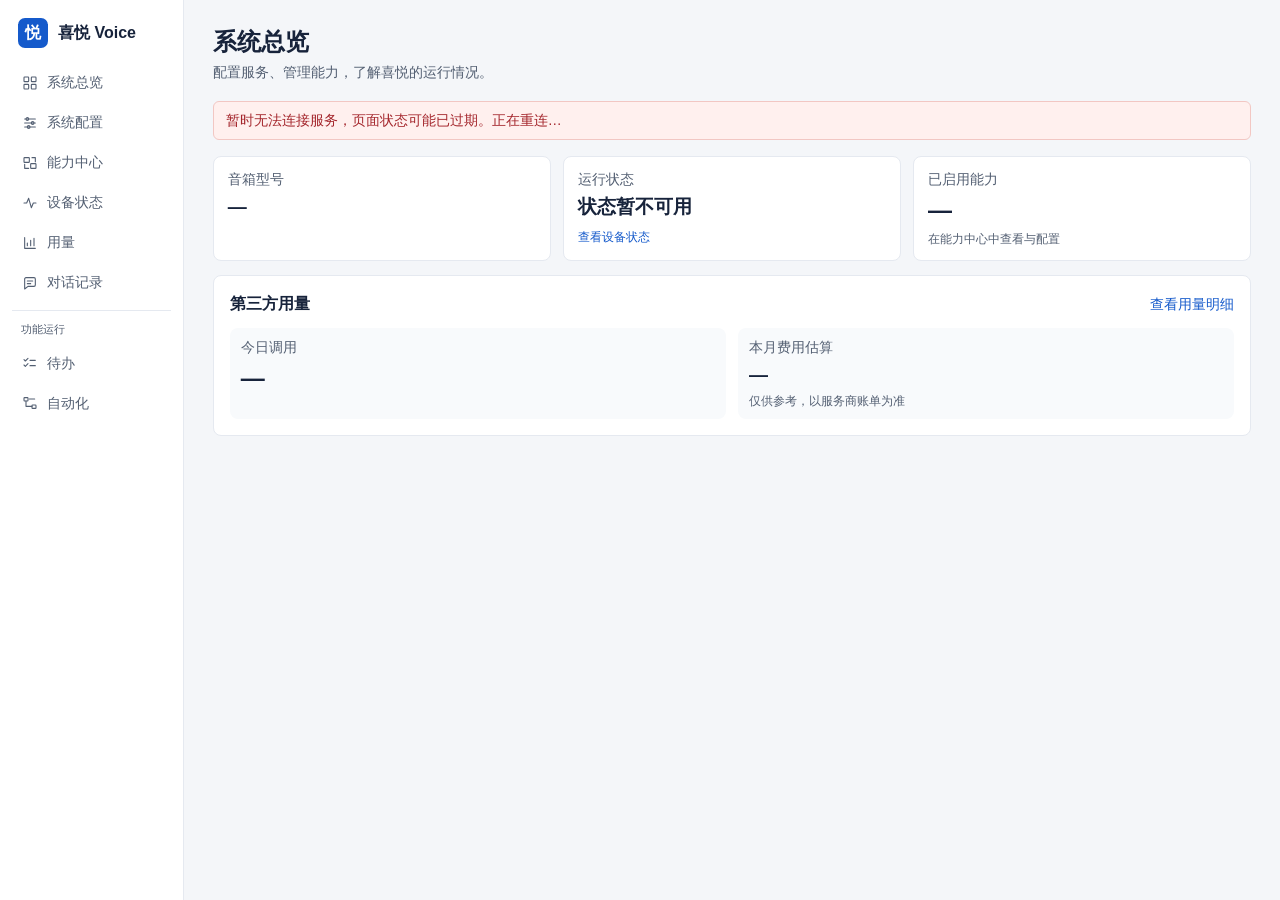
==== commit 384375bc: "fix: show a single automation run history" ====
--- a/index.html
+++ b/index.html
@@ -87,11 +87,10 @@
     </div>
     <section id="automation-rules">
       <div class="section-heading"><p><a href="/help.html#automation">查看自动化指南</a></p><div class="actions"><button id="import-ability" type="button" class="secondary">导入流程</button><input id="ability-file" type="file" accept="application/json,.json" hidden><button id="new-schedule" type="button" class="primary">＋ 新建自动化</button></div></div>
-      <div id="rule-list"></div><details id="legacy-flows" class="task-log" hidden><summary>待迁移的旧流程</summary><div id="flow-list"></div></details><details id="legacy-schedules" class="task-log" hidden><summary>既有定时计划</summary><div id="schedule-list" class="capability-list"></div></details>
+      <div id="rule-list"></div>
     </section>
     <section id="automation-runs" hidden>
       <div id="rule-runs"></div>
-      <div id="flow-runs"></div>
       <details class="task-log"><summary>执行提示</summary><div id="home-events" class="event-list"></div></details>
     <section id="external-tasks" class="settings-panel" hidden>
       <h2>外部助手任务</h2>
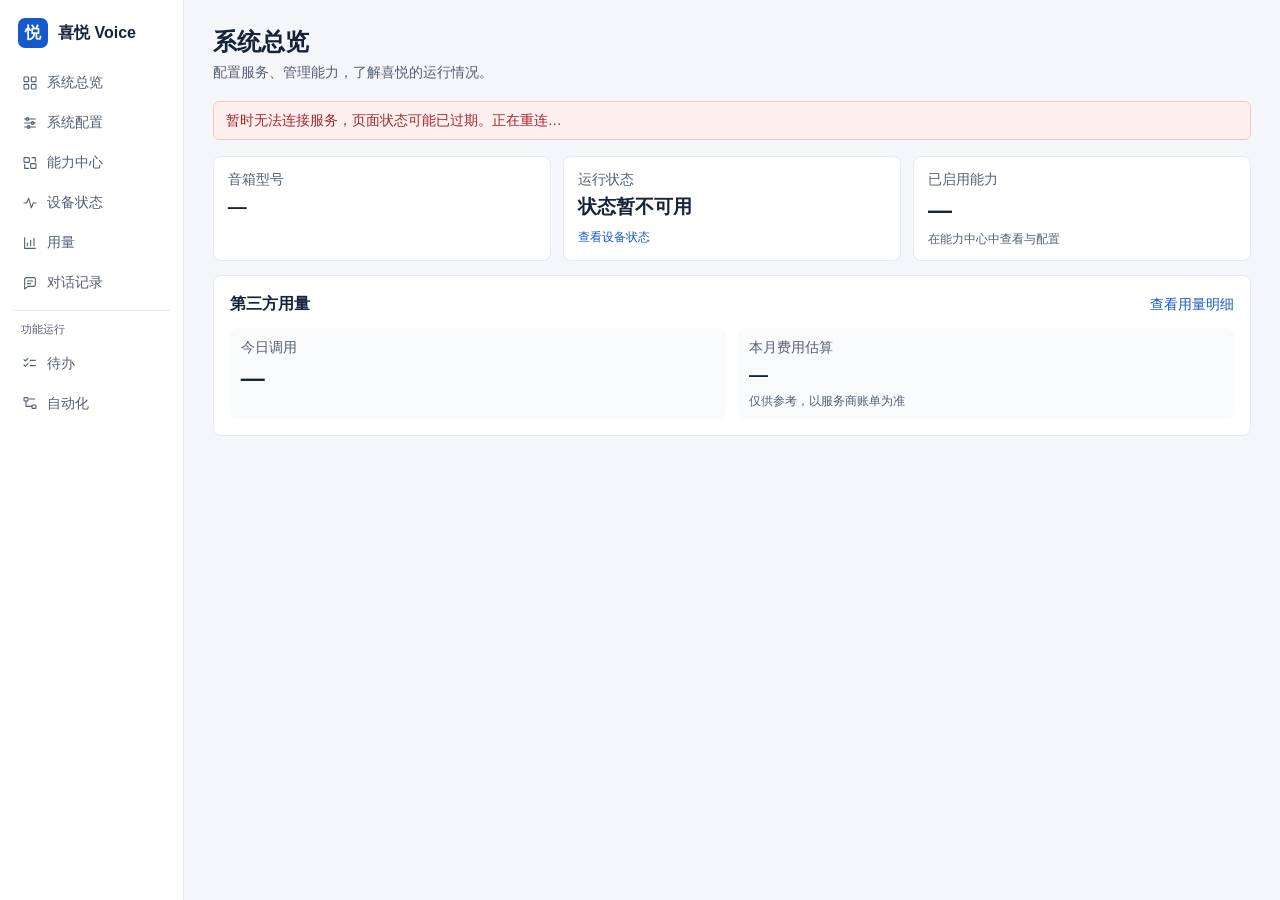
==== commit 134bd923: "feat: drive automation editing from the agent catalog" ====
--- a/index.html
+++ b/index.html
@@ -86,7 +86,10 @@
       <button type="button" data-automation="runs" aria-pressed="false" aria-controls="automation-runs">运行记录</button>
     </div>
     <section id="automation-rules">
-      <div class="section-heading"><p><a href="/help.html#automation">查看自动化指南</a></p><div class="actions"><button id="import-ability" type="button" class="secondary">导入流程</button><input id="ability-file" type="file" accept="application/json,.json" hidden><button id="new-schedule" type="button" class="primary">＋ 新建自动化</button></div></div>
+      <div class="section-heading"><p><a href="/help.html#automation">查看自动化指南</a></p><div class="actions rule-list-actions">
+        <button id="import-ability" type="button" class="secondary">导入流程</button><input id="ability-file" type="file" accept="application/json,.json" hidden>
+        <button id="new-schedule" type="button" class="primary">＋ 新建自动化</button>
+      </div></div>
       <div id="rule-list"></div>
     </section>
     <section id="automation-runs" hidden>
@@ -102,6 +105,54 @@
       <div id="external-task-list"></div>
     </section>
     </section>
+  </section>
+  <section id="automation-editor" class="page" hidden>
+    <form id="rule-form">
+      <div class="settings-panel rule-editor-name">
+        <a href="#automation">← 返回自动化</a>
+        <h2 id="rule-title" tabindex="-1">新建自动化</h2>
+        <p id="rule-import-note" class="muted" hidden></p>
+        <label>流程名称<input name="name" maxlength="40" required></label>
+      </div>
+      <div class="rule-editor-layout">
+        <div class="settings-panel rule-outline">
+          <div id="rule-trigger-slot" class="rule-outline-group">
+            <button type="button" class="rule-part" id="rule-trigger-button" aria-controls="rule-trigger-panel" aria-expanded="false"><strong>触发</strong><small id="rule-trigger-summary"></small></button>
+            <section id="rule-trigger-panel" class="rule-part-panel" hidden>
+              <h3>触发方式</h3>
+    <label>触发方式<select name="trigger"><option value="manual">手动运行</option><option value="schedule">到指定时间</option><option value="state">状态变化</option></select></label>
+    <div class="field-grid" id="rule-schedule-fields" hidden>
+      <label>首次执行<input name="local_time" type="datetime-local"></label>
+      <label>重复<select name="repeat"><option value="daily">每天</option><option value="once">一次</option><option value="weekdays">工作日</option></select></label>
+    </div>
+    <div id="rule-state-trigger" hidden>
+      <div id="rule-trigger-state-fields"></div>
+    </div>
+            </section>
+          </div>
+          <div id="rule-condition-slot" class="rule-outline-group">
+            <button type="button" class="rule-part" id="rule-condition-button" aria-controls="rule-condition-panel" aria-expanded="false"><strong>条件 <span class="muted">（可选）</span></strong><small id="rule-condition-summary"></small></button>
+            <section id="rule-condition-panel" class="rule-part-panel" hidden>
+              <h3>执行条件</h3>
+    <div id="rule-state-conditions"></div>
+    <button type="button" id="rule-add-condition" class="secondary">＋ 添加状态条件</button>
+    <p id="rule-state-note" class="muted" hidden>目前没有可用的状态来源。请在能力中心配置提供状态的能力。</p>
+    <label class="check-label"><input id="rule-use-hours" type="checkbox">只在指定时段执行</label>
+    <div class="field-grid" id="rule-hours" hidden>
+      <label>时段开始<input name="after" type="time"></label>
+      <label>时段结束<input name="before" type="time"></label>
+    </div>
+            </section>
+          </div>
+          <div class="rule-steps-heading"><h3>执行步骤</h3><button type="button" id="rule-add-action" class="secondary">＋ 添加步骤</button></div>
+          <ol id="rule-actions"></ol>
+        </div>
+        <div class="settings-panel rule-detail" id="rule-detail"></div>
+      </div>
+      <div id="rule-preview" class="settings-panel" hidden aria-live="polite"></div>
+      <p role="alert" class="form-error"></p>
+      <div class="rule-editor-footer"><button type="button" id="rule-preview-button" class="secondary">预览</button><button type="submit" class="primary">保存自动化</button></div>
+    </form>
   </section>
   <section id="system" class="page" hidden>
     <div class="settings-surface">
@@ -302,36 +353,6 @@
         <p id="room-audio-check" role="status" class="muted" hidden></p>
       </form>
     </dialog>
-<dialog id="rule-dialog" class="drawer" aria-labelledby="rule-title">
-  <form id="rule-form">
-    <div class="dialog-heading"><h2 id="rule-title">新建自动化</h2><button type="button" data-close aria-label="关闭">×</button></div><p id="rule-import-note" class="muted" hidden></p>
-    <label>名称<input name="name" maxlength="40" required></label>
-    <h3>触发</h3>
-    <label>触发方式<select name="trigger"><option value="manual">手动运行</option><option value="schedule">到指定时间</option><option value="entity">Home Assistant 设备状态变化</option></select></label>
-    <div class="field-grid" id="rule-schedule-fields" hidden>
-      <label>首次执行<input name="local_time" type="datetime-local"></label>
-      <label>重复<select name="repeat"><option value="daily">每天</option><option value="once">一次</option><option value="weekdays">工作日</option></select></label>
-    </div>
-    <div id="rule-entity-fields" hidden>
-      <label>读取设备状态的工具<select name="entity_tool"></select></label>
-      <p id="rule-entity-note" class="muted" hidden>请在能力中心配置 Home Assistant，添加「读取状态」实体工具并勾选「允许自动化调用」。系统约每 10 秒读取一次状态。</p>
-      <label>变为此状态时触发<input name="to_state" maxlength="80" placeholder="例如 on"></label>
-    </div>
-    <h3>条件（可选）</h3>
-    <label>远程听音状态<select name="condition"><option value="">任意</option><option value="room_on">已开启</option><option value="room_off">已停止</option></select></label>
-    <label class="check-label"><input id="rule-use-hours" type="checkbox">只在指定时段执行</label>
-    <div class="field-grid" id="rule-hours" hidden>
-      <label>时段开始<input name="after" type="time"></label>
-      <label>时段结束<input name="before" type="time"></label>
-    </div>
-    <h3>执行步骤</h3><ol id="rule-actions"></ol>
-    <button type="button" id="rule-add-action" class="secondary">＋ 添加步骤</button>
-    <p id="rule-privacy-note" class="muted" hidden>流程可自动连接音源并在音箱播放。听音会持续到手动或通过流程停止。</p>
-    <div id="rule-preview" hidden aria-live="polite"></div>
-    <p role="alert" class="form-error"></p>
-    <div class="actions"><button type="button" id="rule-preview-button" class="secondary">预览</button><button type="submit" class="primary">保存自动化</button></div>
-  </form>
-</dialog>
 <dialog id="rule-run-dialog" class="drawer" aria-labelledby="rule-run-title">
   <div class="dialog-heading"><h2 id="rule-run-title">执行详情</h2><button type="button" data-close aria-label="关闭">×</button></div>
   <div id="rule-run-body" aria-live="polite"></div>
--- a/style.css
+++ b/style.css
@@ -202,7 +202,7 @@
 dialog.drawer > form:only-child { display: flex; flex-direction: column; min-height: 100%; }
 dialog.drawer > form:only-child > :is(.actions, .drawer-footer) { margin-top: auto; padding-top: 12px; }
 dialog.drawer .field-grid { grid-template-columns: 1fr; }
-#rule-dialog, #dialogue-detail { overflow-wrap: anywhere; }
+#dialogue-detail { overflow-wrap: anywhere; }
 #room-audio-dialog ol { padding-left: 20px; }
 #ha-tool-list:not(:empty) { margin-block: 12px; }
 #ha-tool-list .capability-table th:nth-child(2), #ha-tool-list .capability-table td:nth-child(2) { width: auto; }
@@ -249,13 +249,31 @@
 .clock-form label { margin: 0; }
 .clock-form input, .clock-form select { width: auto; }
 .clock-form input[type="number"] { width: 66px; }
-#rule-actions { margin: 0; padding-inline-start: 22px; }
-.rule-action-row { border: 1px solid var(--line); border-radius: var(--radius); padding: 10px; margin-block: 8px; }
-.rule-step-heading { display: flex; align-items: center; justify-content: space-between; flex-wrap: wrap; gap: 8px; }
-.rule-step-heading select { flex: 1; min-width: 140px; }
-.rule-step-heading .table-actions { margin: 0; }
-.rule-params:not(:empty) { display: grid; gap: 8px; margin-top: 10px; }
-.rule-action-row label { margin: 0; }
+/* Automation editor */
+.rule-list-actions { margin-top: 0; }
+.rule-editor-name :is(h2,label) { margin-top: 8px; }
+.rule-editor-name label { max-width: 440px; margin-bottom: 0; }
+.rule-editor-layout { display: grid; grid-template-columns: minmax(245px,.8fr) minmax(0,1.2fr); align-items: start; gap: 16px; }
+.rule-outline-group + .rule-outline-group, .rule-action-row + .rule-action-row { margin-top: 6px; }
+.rule-steps-heading { display: flex; align-items: center; justify-content: space-between; gap: 8px; margin-block: 16px 8px; }
+#rule-actions { list-style: none; margin: 0; padding: 0; }
+.rule-part { display: grid; gap: 2px; width: 100%; min-width: 0; padding: 9px 11px; text-align: start; background: var(--surface); border: 1px solid var(--line); }
+.rule-part small { color: var(--muted); overflow-wrap: anywhere; }
+.rule-part small:empty { display: none; }
+.rule-part:hover { border-color: var(--primary); }
+.rule-part[aria-expanded="true"] { border-color: var(--primary); color: var(--primary); background: var(--pale); }
+.rule-detail { position: sticky; top: 16px; max-height: calc(100dvh - 32px); overflow: auto; }
+.rule-part-panel { min-width: 0; }
+.rule-part-panel > h3 { margin-bottom: 10px; }
+.rule-part-panel .table-actions { margin-top: 14px; }
+.rule-duration { display: grid; grid-template-columns: minmax(0,1fr) minmax(80px,112px); gap: 10px; }
+.rule-editor-footer { display: flex; justify-content: flex-end; gap: 8px; margin-top: 12px; }
+#rule-privacy-note { margin-bottom: 12px; }
+@media (max-width: 920px) {
+  .rule-editor-layout { grid-template-columns: minmax(0,1fr); gap: 0; }
+  .rule-detail { display: none; }
+  .rule-outline .rule-part-panel { padding: 12px 10px 10px; border: 1px solid var(--line); border-top: 0; }
+}
 .automation-preview-list { padding-inline-start: 24px; }
 .automation-preview-list li + li { margin-top: 8px; }
 
@@ -320,3 +338,6 @@
 .detail-list { display: grid; grid-template-columns: minmax(76px,auto) minmax(0,1fr); gap: 10px 12px; margin: 14px 0; }
 .detail-list dt { color: var(--muted); }
 .detail-list dd { margin: 0; overflow-wrap: anywhere; }
+
+.rule-state-condition { margin-block-end: 12px; padding: 12px; border: 1px solid var(--line); border-radius: var(--radius); }
+.rule-state-condition > button { margin-block-start: 8px; }
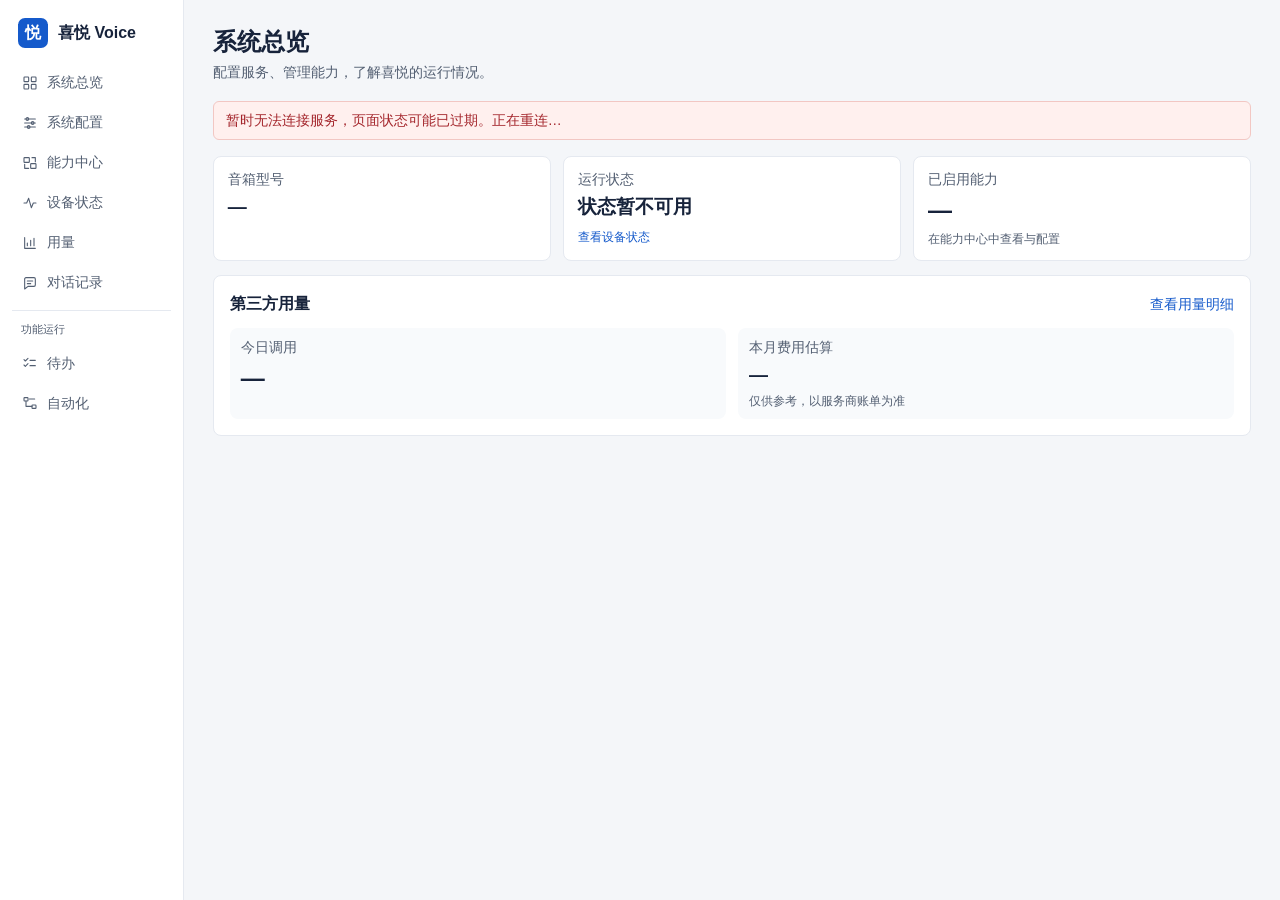
==== commit 415fbe96: "feat: simplify voice settings and show conversation test results" ====
--- a/index.html
+++ b/index.html
@@ -177,6 +177,13 @@
       <p class="form-error" role="alert"></p>
     </form>
     <form data-settings-scope="voice" id="settings-voice-form" hidden>
+      <section class="settings-panel" id="dialogue-settings">
+        <div class="panel-heading"><h2>对话语言</h2><p>用同一种语言说话和听回复。默认普通话。</p></div>
+        <label>对话语言<select id="dialogue-language" required aria-describedby="dialogue-language-note"></select></label>
+        <p id="dialogue-language-note" class="muted"></p>
+        <div class="service-actions"><button id="dialogue-probe" type="button" class="secondary">试说一句</button><a href="/help.html#dialogue-languages">查看语言配置指南</a></div>
+        <div id="dialogue-probe-result" aria-live="polite" hidden></div>
+      </section>
       <section class="settings-panel">
         <h2>语音识别 ASR</h2>
         <p id="asr-unavailable"></p>
@@ -200,24 +207,21 @@
         <p id="tts-system-summary"></p>
         <div id="device-tts-fields" class="field-grid" hidden>
           <label>语音合成服务<select id="tts-provider"><option value="system">音箱系统语音（推荐）</option><option value="doubao">豆包语音合成</option><option value="deepseek">DeepSeek 语音合成</option></select></label>
-          <label id="tts-voice-field">豆包音色 ID<input id="tts-voice" maxlength="200"><small>使用预置音色可选择多种语言。其他音色先按普通话处理。</small></label>
+          <div id="tts-voice-field">
+            <label>豆包音色<select id="tts-voice-preset"></select></label>
+            <details id="tts-voice-advanced" hidden><summary>高级设置</summary>
+              <label>自定义音色 ID<input id="tts-voice" maxlength="200"></label>
+            </details>
+          </div>
           <label id="tts-deepseek-field">DeepSeek 音色<select id="tts-deepseek-voice"><option value="stella">海星（女声）</option><option value="tide">暗潮（男声）</option></select></label>
           <label id="tts-key-field"><span id="tts-key-title">语音合成 API Key</span><input type="password" id="tts-key" autocomplete="new-password" maxlength="8192"><small id="tts-key-configured"></small></label>
           <label id="tts-clear-label" class="check-label" hidden><input type="checkbox" id="tts-clear">清除已保存的播报凭证</label>
         </div>
         <p id="tts-cloud-note" hidden></p>
         <div class="speech-preview">
-          <label>试听语言<select id="tts-preview-language"></select></label>
           <div class="service-actions"><button id="tts-verify" type="button" class="secondary">试听</button><a href="/help.html#tts">查看语音合成指南</a></div>
         </div>
-        <p id="tts-preview-note" class="muted"></p>
         <p id="tts-verify-result" class="muted" role="status"></p>
-      </section>
-      <section class="settings-panel" id="dialogue-settings">
-        <div class="panel-heading"><h2>对话语言</h2><p>可选语言随语音合成服务和音色而变化。你也可以说「这题用英文回答」。</p></div>
-        <label>默认回答语言<select id="reply-language" required aria-describedby="reply-language-note"></select></label>
-        <p id="reply-language-note" class="muted"></p>
-        <a href="/help.html#dialogue-languages">查看语言配置指南</a>
       </section>
       <div class="settings-toolbar"><span class="settings-save-state muted" role="status"></span><button type="submit" class="primary" disabled>保存语音设置</button></div>
       <p class="form-error" role="alert"></p>
--- a/style.css
+++ b/style.css
@@ -341,3 +341,7 @@
 
 .rule-state-condition { margin-block-end: 12px; padding: 12px; border: 1px solid var(--line); border-radius: var(--radius); }
 .rule-state-condition > button { margin-block-start: 8px; }
+
+.dialogue-probe-steps { display: grid; grid-template-columns: max-content minmax(0, 1fr); gap: 8px 16px; margin: 12px 0; }
+.dialogue-probe-steps dt { font-weight: 600; }
+.dialogue-probe-steps dd { margin: 0; overflow-wrap: anywhere; }
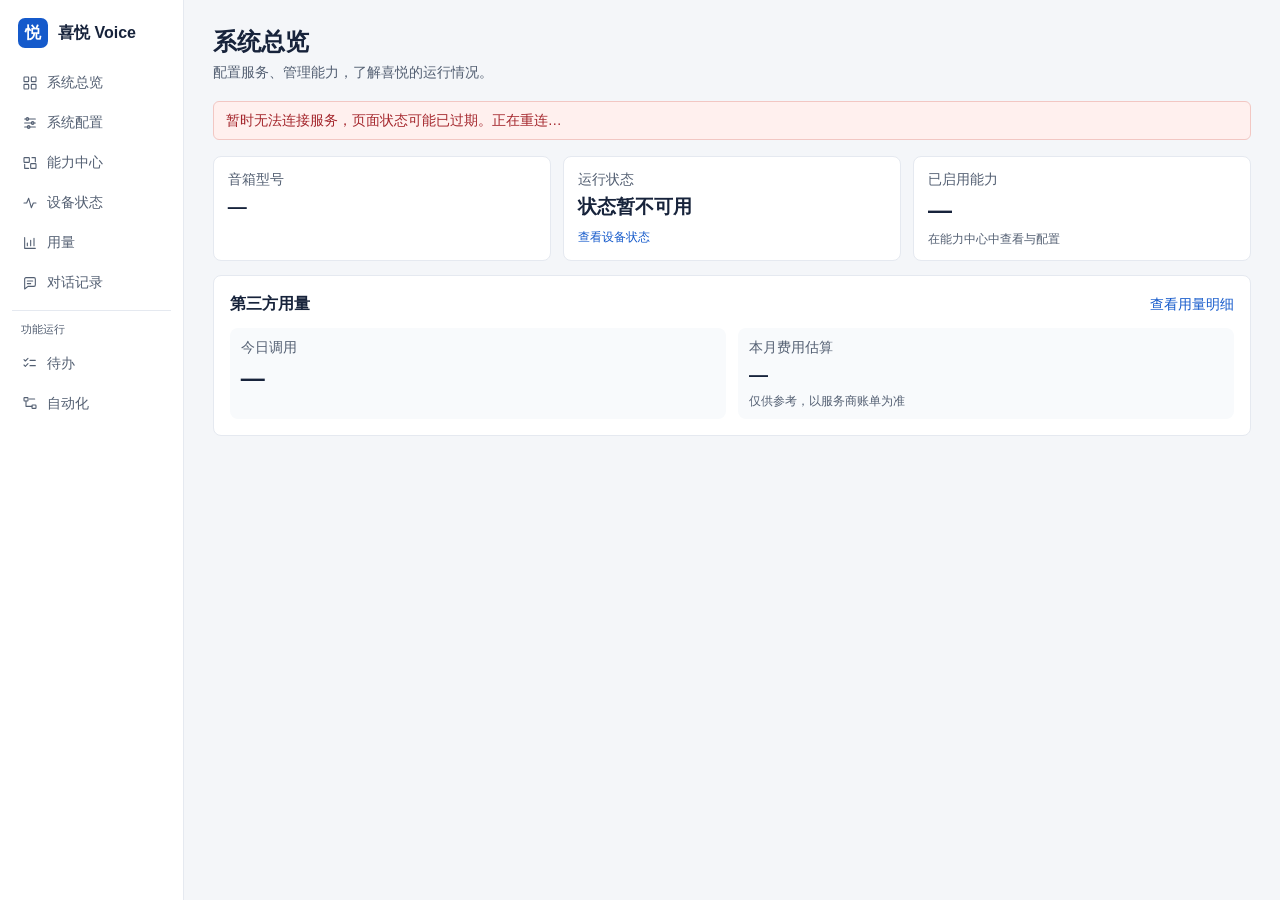
==== commit b8a86e30: "feat: guide users through enabling each dialogue language" ====
--- a/index.html
+++ b/index.html
@@ -183,6 +183,11 @@
         <p id="dialogue-language-note" class="muted"></p>
         <div class="service-actions"><button id="dialogue-probe" type="button" class="secondary">试说一句</button><a href="/help.html#dialogue-languages">查看语言配置指南</a></div>
         <div id="dialogue-probe-result" aria-live="polite" hidden></div>
+        <details class="language-guide">
+          <summary>怎么开启其他语言</summary>
+          <label>想用的语言<select id="dialogue-guide-language"></select></label>
+          <div id="dialogue-guide-steps" aria-live="polite"></div>
+        </details>
       </section>
       <section class="settings-panel">
         <h2>语音识别 ASR</h2>
--- a/style.css
+++ b/style.css
@@ -345,3 +345,7 @@
 .dialogue-probe-steps { display: grid; grid-template-columns: max-content minmax(0, 1fr); gap: 8px 16px; margin: 12px 0; }
 .dialogue-probe-steps dt { font-weight: 600; }
 .dialogue-probe-steps dd { margin: 0; overflow-wrap: anywhere; }
+
+.language-guide { margin-top: 12px; }
+.language-guide > label { margin-top: 12px; }
+.language-guide .service-actions { flex-wrap: wrap; }
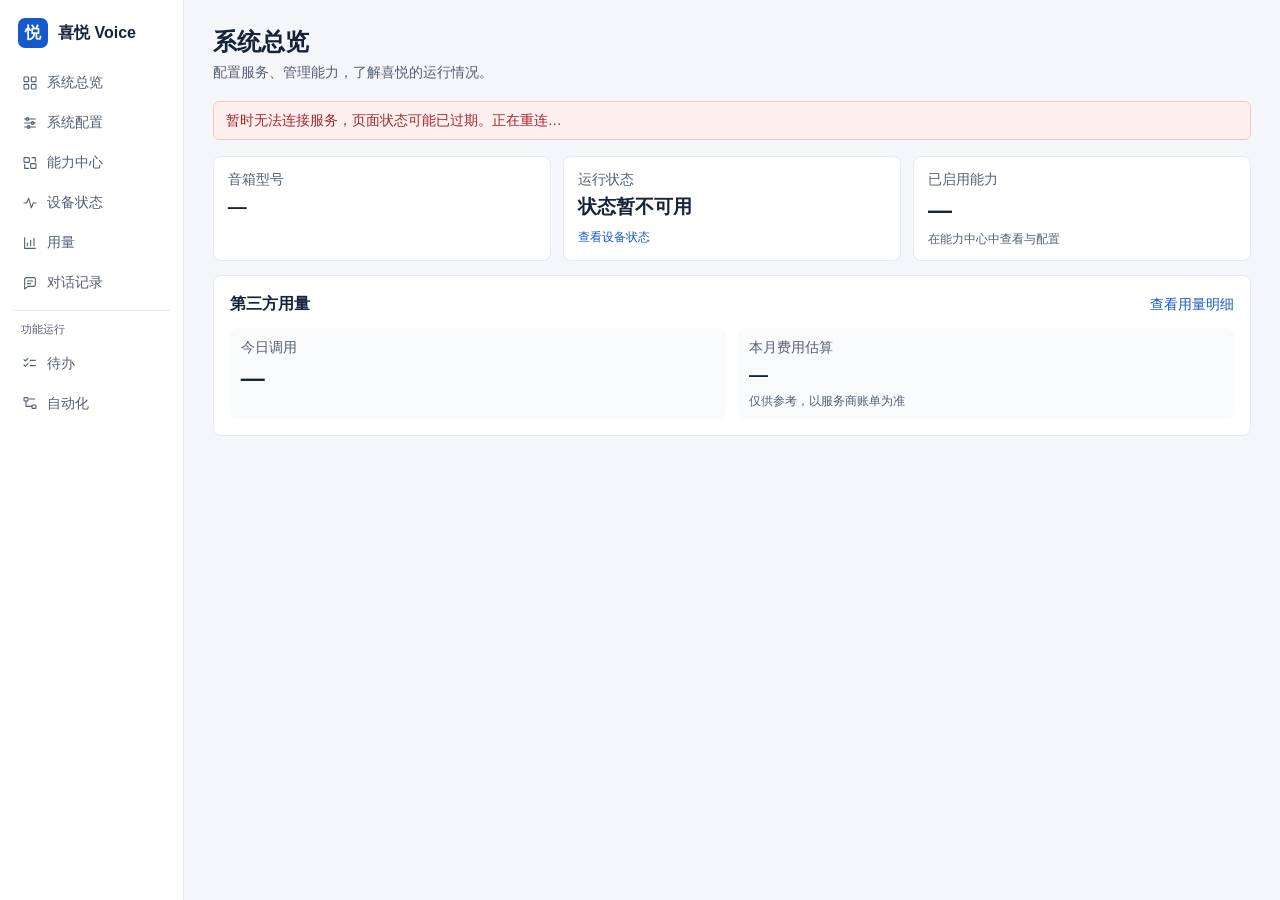
==== commit a06b1443: "feat: manage external device capability grants" ====
--- a/index.html
+++ b/index.html
@@ -161,6 +161,7 @@
       <a data-settings-tab="voice" href="#settings/voice">语音与语言</a>
       <a data-settings-tab="model" href="#settings/model">模型与助手</a>
       <a data-settings-tab="search" href="#settings/search">网页搜索</a>
+      <a data-settings-tab="access" href="#settings/access">外部访问</a>
       <a data-settings-tab="privacy" href="#settings/privacy">账号与隐私</a>
     </nav>
     <form data-settings-scope="device" id="settings-device-form" hidden>
@@ -258,6 +259,26 @@
       <div class="service-actions"><a href="/help.html#network-tools">查看配置指南</a><button id="search-test" type="button" class="secondary">验证</button><button class="primary" type="submit">保存搜索配置</button></div>
       <p id="search-result" role="status"></p>
     </form>
+    <div data-settings-scope="access" hidden>
+      <section class="settings-panel">
+        <div class="panel-heading"><h2>外部访问</h2><p>为外部客户端授予指定的音箱能力。授权有效期 30 天，可随时撤销。</p></div>
+        <div id="capability-grants"></div>
+        <p id="capability-access-note" class="muted" role="status"></p>
+      </section>
+      <form id="capability-grant-form" class="settings-panel" hidden>
+        <h2>新增客户端授权</h2>
+        <label>客户端名称<input name="name" required maxlength="100"></label>
+        <fieldset><legend>允许调用的能力</legend><div id="capability-permissions" class="field-grid"></div></fieldset>
+        <fieldset id="capability-workflow-section" hidden><legend>允许启动的流程</legend><div id="capability-workflows"></div></fieldset>
+        <div class="service-actions"><button class="primary" type="submit">创建授权</button><a href="/help.html#capability-access">查看接入指南</a></div>
+      </form>
+      <section id="capability-token-panel" class="settings-panel" hidden>
+        <h2>客户端凭证</h2>
+        <p>凭证只显示这一次。请保存到客户端的安全存储。</p>
+        <label>访问令牌<input id="capability-token" type="password" readonly autocomplete="off"></label>
+        <div class="service-actions"><button id="capability-token-copy" type="button" class="secondary">复制令牌</button><button id="capability-token-dismiss" type="button" class="secondary">关闭</button></div>
+      </section>
+    </div>
     <div data-settings-scope="privacy" hidden>
     <section id="owner-management" class="settings-panel" hidden>
       <h2>管理员账号</h2>
